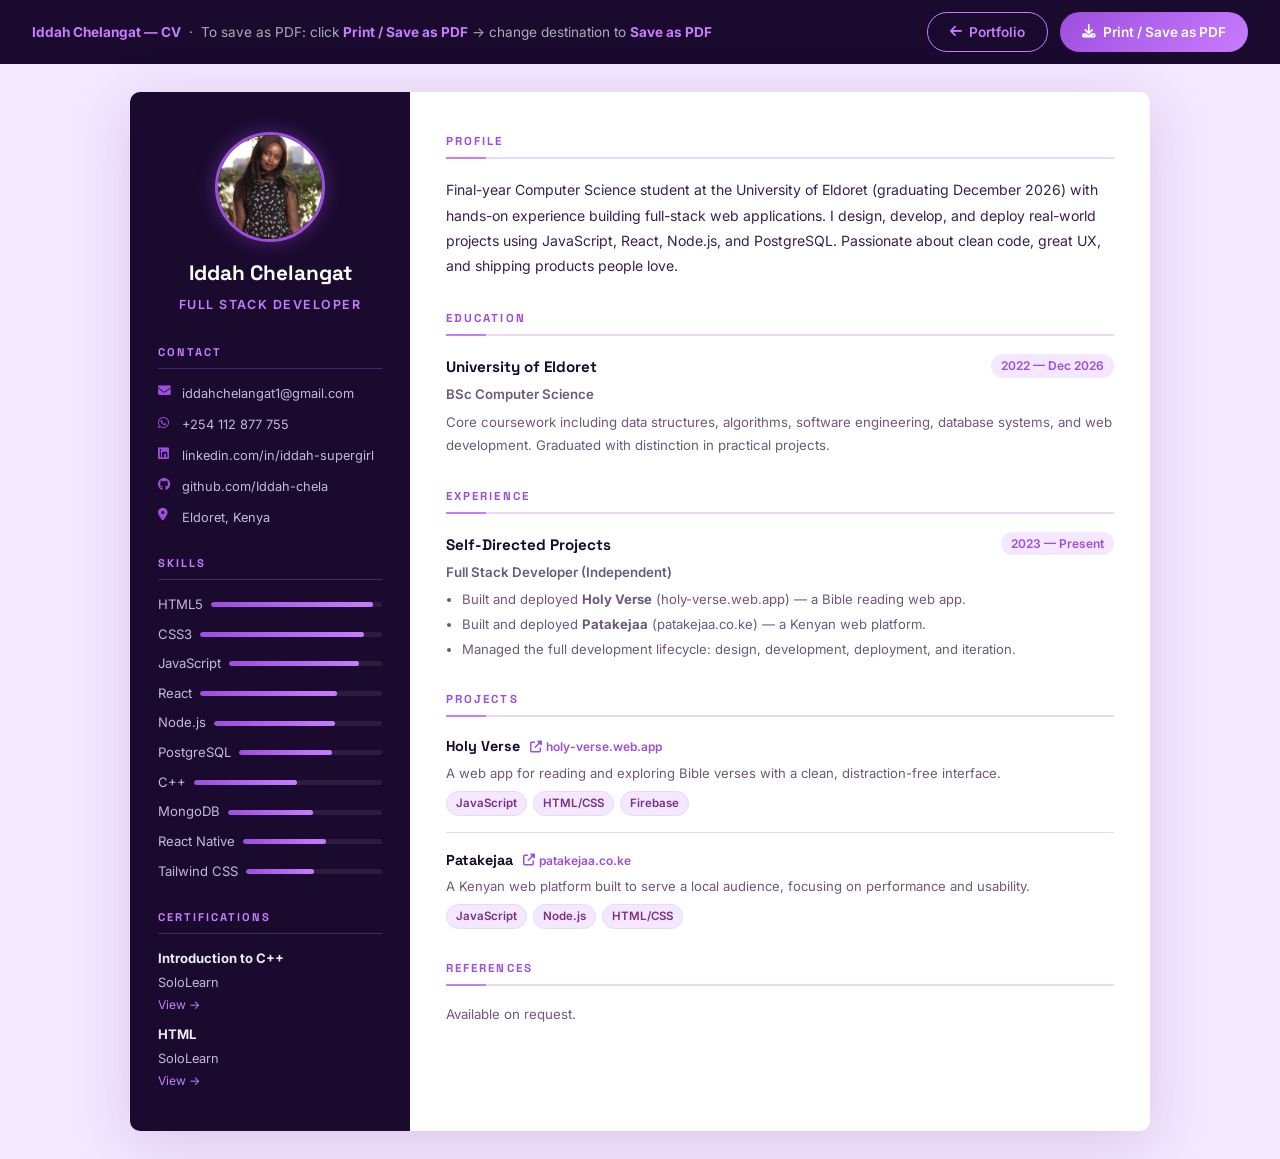
==== cv.html @ 161e432e "portfolio and cv" ====
<!DOCTYPE html>
<html lang="en">
<head>
  <meta charset="UTF-8" />
  <meta name="viewport" content="width=device-width, initial-scale=1.0" />
  <title>CV — Iddah Chelangat</title>
  <link rel="preconnect" href="https://fonts.googleapis.com" />
  <link rel="preconnect" href="https://fonts.gstatic.com" crossorigin />
  <link href="https://fonts.googleapis.com/css2?family=Space+Grotesk:wght@400;500;600;700&family=Inter:wght@300;400;500;600&display=swap" rel="stylesheet" />
  <link rel="stylesheet" href="https://cdnjs.cloudflare.com/ajax/libs/font-awesome/6.5.0/css/all.min.css" />

  <style>
    /* ======= VARIABLES ======= */
    :root {
      --purple:      #7b2d8b;
      --purple-mid:  #9d4edd;
      --purple-light:#c77dff;
      --pink:        #f72585;
      --bg:          #ffffff;
      --sidebar-bg:  #1a0a2e;
      --text:        #1a0a2e;
      --text-muted:  #6b5a7a;
      --border:      #e8daf5;
      --accent-line: #c77dff;
    }

    /* ======= RESET ======= */
    *, *::before, *::after { margin: 0; padding: 0; box-sizing: border-box; }
    body {
      font-family: 'Inter', sans-serif;
      background: #f3e8ff;
      color: var(--text);
      line-height: 1.65;
      font-size: 14px;
    }
    a { text-decoration: none; color: inherit; }

    /* ======= NO-PRINT CONTROLS ======= */
    .print-bar {
      background: var(--sidebar-bg);
      color: #fff;
      padding: 12px 32px;
      display: flex;
      align-items: center;
      justify-content: space-between;
      gap: 16px;
      flex-wrap: wrap;
    }
    .print-bar p {
      font-size: 0.85rem;
      color: rgba(255,255,255,0.65);
    }
    .print-bar strong { color: #c77dff; }
    .print-bar-actions { display: flex; gap: 12px; }
    .btn-print {
      padding: 8px 22px;
      background: linear-gradient(135deg, #9d4edd, #c77dff);
      color: #fff;
      border: none;
      border-radius: 100px;
      font-family: 'Inter', sans-serif;
      font-size: 0.85rem;
      font-weight: 600;
      cursor: pointer;
      transition: opacity 0.2s;
      display: flex; align-items: center; gap: 7px;
    }
    .btn-print:hover { opacity: 0.85; }
    .btn-back {
      padding: 8px 22px;
      background: transparent;
      color: #c77dff;
      border: 1.5px solid #c77dff;
      border-radius: 100px;
      font-family: 'Inter', sans-serif;
      font-size: 0.85rem;
      font-weight: 600;
      cursor: pointer;
      transition: all 0.2s;
      display: flex; align-items: center; gap: 7px;
    }
    .btn-back:hover { background: rgba(199,125,255,0.1); }

    /* ======= CV WRAPPER ======= */
    .cv-page {
      max-width: 1020px;
      margin: 28px auto;
      background: var(--bg);
      box-shadow: 0 12px 60px rgba(123,45,139,0.18);
      border-radius: 10px;
      overflow: hidden;
      display: grid;
      grid-template-columns: 280px 1fr;
    }

    /* ======= SIDEBAR ======= */
    .cv-sidebar {
      background: var(--sidebar-bg);
      color: #f0e8ff;
      padding: 40px 28px;
    }

    .cv-photo-wrap {
      display: flex;
      flex-direction: column;
      align-items: center;
      margin-bottom: 28px;
    }
    .cv-photo {
      width: 110px; height: 110px;
      border-radius: 50%;
      object-fit: cover;
      border: 3px solid #9d4edd;
      box-shadow: 0 0 20px rgba(157,78,221,0.4);
      margin-bottom: 14px;
    }
    .cv-photo-placeholder {
      width: 110px; height: 110px;
      border-radius: 50%;
      background: linear-gradient(135deg, #4a1080, #9d4edd);
      display: flex; align-items: center; justify-content: center;
      font-family: 'Space Grotesk', sans-serif;
      font-size: 2.4rem;
      font-weight: 700;
      color: #fff;
      border: 3px solid #9d4edd;
      margin-bottom: 14px;
    }
    .cv-name {
      font-family: 'Space Grotesk', sans-serif;
      font-size: 1.3rem;
      font-weight: 700;
      text-align: center;
      color: #fff;
      margin-bottom: 4px;
    }
    .cv-title {
      font-size: 0.78rem;
      font-weight: 600;
      letter-spacing: 0.12em;
      text-transform: uppercase;
      color: #c77dff;
      text-align: center;
    }

    .cv-section-title {
      font-family: 'Space Grotesk', sans-serif;
      font-size: 0.7rem;
      font-weight: 700;
      letter-spacing: 0.18em;
      text-transform: uppercase;
      color: #c77dff;
      border-bottom: 1px solid rgba(199,125,255,0.25);
      padding-bottom: 6px;
      margin-bottom: 14px;
      margin-top: 26px;
    }
    .cv-section-title:first-of-type { margin-top: 0; }

    /* Contact list */
    .cv-contact-list { list-style: none; display: flex; flex-direction: column; gap: 10px; }
    .cv-contact-list li { display: flex; align-items: flex-start; gap: 10px; font-size: 0.8rem; color: #c8b4e3; }
    .cv-contact-list li i {
      color: #9d4edd;
      width: 14px;
      flex-shrink: 0;
      margin-top: 2px;
    }
    .cv-contact-list a { color: #c8b4e3; word-break: break-all; }
    .cv-contact-list a:hover { color: #c77dff; }

    /* Skills list */
    .cv-skills-list { list-style: none; display: flex; flex-direction: column; gap: 8px; }
    .cv-skills-list li {
      font-size: 0.82rem;
      color: #c8b4e3;
      display: flex;
      align-items: center;
      justify-content: space-between;
      gap: 8px;
    }
    .skill-bar-outer {
      flex: 1;
      height: 5px;
      background: rgba(255,255,255,0.08);
      border-radius: 3px;
      overflow: hidden;
      min-width: 60px;
    }
    .skill-bar-inner {
      height: 100%;
      background: linear-gradient(90deg, #9d4edd, #c77dff);
      border-radius: 3px;
    }

    /* Certs on sidebar */
    .cv-certs-list { list-style: none; display: flex; flex-direction: column; gap: 10px; }
    .cv-certs-list li { font-size: 0.8rem; color: #c8b4e3; display: flex; flex-direction: column; gap: 2px; }
    .cv-certs-list li strong { color: #f0e8ff; font-size: 0.82rem; }
    .cv-certs-list li a { color: #c77dff; font-size: 0.75rem; }

    /* ======= MAIN CONTENT ======= */
    .cv-main {
      padding: 40px 36px;
    }

    .cv-main-section { margin-bottom: 30px; }
    .cv-main-section:last-child { margin-bottom: 0; }

    .cv-main-title {
      font-family: 'Space Grotesk', sans-serif;
      font-size: 0.72rem;
      font-weight: 700;
      letter-spacing: 0.18em;
      text-transform: uppercase;
      color: var(--purple-mid);
      border-bottom: 2px solid var(--border);
      padding-bottom: 6px;
      margin-bottom: 18px;
      position: relative;
    }
    .cv-main-title::after {
      content: '';
      position: absolute;
      bottom: -2px; left: 0;
      width: 40px; height: 2px;
      background: var(--accent-line);
    }

    /* Summary */
    .cv-summary { font-size: 0.88rem; color: #3a2050; line-height: 1.8; }

    /* Experience / Education items */
    .cv-entry { margin-bottom: 20px; }
    .cv-entry:last-child { margin-bottom: 0; }

    .cv-entry-header {
      display: flex;
      justify-content: space-between;
      align-items: flex-start;
      gap: 12px;
      margin-bottom: 4px;
      flex-wrap: wrap;
    }
    .cv-entry-title {
      font-family: 'Space Grotesk', sans-serif;
      font-size: 0.95rem;
      font-weight: 700;
      color: var(--text);
    }
    .cv-entry-date {
      font-size: 0.75rem;
      font-weight: 600;
      color: var(--purple-mid);
      white-space: nowrap;
      background: #f3e8ff;
      padding: 2px 10px;
      border-radius: 100px;
    }
    .cv-entry-sub {
      font-size: 0.82rem;
      font-weight: 600;
      color: var(--purple);
      margin-bottom: 6px;
    }
    .cv-entry p {
      font-size: 0.83rem;
      color: var(--text-muted);
      line-height: 1.7;
    }
    .cv-entry ul {
      margin-top: 6px;
      padding-left: 16px;
    }
    .cv-entry ul li {
      font-size: 0.82rem;
      color: var(--text-muted);
      margin-bottom: 3px;
    }

    /* Projects */
    .cv-project { margin-bottom: 16px; padding-bottom: 16px; border-bottom: 1px solid var(--border); }
    .cv-project:last-child { border-bottom: none; padding-bottom: 0; margin-bottom: 0; }
    .cv-project-header {
      display: flex; align-items: center; gap: 10px; margin-bottom: 4px; flex-wrap: wrap;
    }
    .cv-project-header h3 {
      font-family: 'Space Grotesk', sans-serif;
      font-size: 0.9rem;
      font-weight: 700;
      color: var(--text);
    }
    .cv-project-link {
      font-size: 0.75rem;
      color: var(--purple-mid);
      font-weight: 600;
      display: flex; align-items: center; gap: 4px;
    }
    .cv-project p {
      font-size: 0.82rem;
      color: var(--text-muted);
      margin-bottom: 6px;
    }
    .cv-tags { display: flex; flex-wrap: wrap; gap: 6px; }
    .cv-tag {
      font-size: 0.72rem;
      font-weight: 600;
      color: var(--purple);
      background: #f3e8ff;
      border: 1px solid var(--border);
      padding: 2px 9px;
      border-radius: 100px;
    }

    /* ======= PRINT STYLES ======= */
    @media print {
      @page { size: A4 portrait; margin: 0; }

      html, body {
        width: 210mm;
        height: 297mm;
        margin: 0;
        padding: 0;
        background: #fff;
        overflow: hidden;
      }

      .print-bar { display: none !important; }

      .cv-page {
        width: 210mm;
        min-height: 297mm;
        height: 297mm;
        margin: 0;
        max-width: none;
        border-radius: 0;
        box-shadow: none;
        overflow: hidden;
      }

      .cv-sidebar {
        padding: 28px 20px;
      }

      .cv-main {
        padding: 28px 24px;
      }

      .cv-main-section {
        margin-bottom: 18px;
      }

      .cv-photo {
        width: 96px;
        height: 96px;
      }

      .cv-section-title {
        margin-top: 16px;
      }

      .cv-contact-list,
      .cv-skills-list,
      .cv-certs-list {
        gap: 6px;
      }

      .cv-summary,
      .cv-entry p,
      .cv-entry ul li,
      .cv-project p {
        font-size: 0.78rem;
        line-height: 1.5;
      }

      .cv-entry {
        margin-bottom: 12px;
      }

      .cv-project {
        margin-bottom: 10px;
        padding-bottom: 10px;
      }
    }

    /* ======= RESPONSIVE ======= */
    @media (max-width: 640px) {
      .cv-page { grid-template-columns: 1fr; }
      .cv-sidebar { padding: 32px 24px; }
    }
  </style>
</head>
<body>

  <!-- Print bar (hidden when printing) -->
  <div class="print-bar">
    <p>
      <strong>Iddah Chelangat — CV</strong> &nbsp;·&nbsp;
      To save as PDF: click <strong>Print / Save as PDF</strong> → change destination to <strong>Save as PDF</strong>
    </p>
    <div class="print-bar-actions">
      <a href="index.html" class="btn-back"><i class="fas fa-arrow-left"></i> Portfolio</a>
      <button class="btn-print" onclick="window.print()">
        <i class="fas fa-download"></i> Print / Save as PDF
      </button>
    </div>
  </div>

  <!-- CV Page -->
  <div class="cv-page">

    <!-- ===== SIDEBAR ===== -->
    <aside class="cv-sidebar">

      <!-- Photo + Name -->
      <div class="cv-photo-wrap">
        <!-- PLACEHOLDER: Make sure assets/photo.jpg exists -->
        <img src="assets/photo.png" alt="Iddah Chelangat" class="cv-photo"
             onerror="this.style.display='none'; document.querySelector('.cv-photo-placeholder').style.display='flex'" />
        <div class="cv-photo-placeholder" style="display:none;">IC</div>
        <p class="cv-name">Iddah Chelangat</p>
        <p class="cv-title">Full Stack Developer</p>
      </div>

      <!-- Contact -->
      <p class="cv-section-title">Contact</p>
      <ul class="cv-contact-list">
        <li>
          <i class="fas fa-envelope"></i>
          <a href="mailto:iddahchelangat1@gmail.com">iddahchelangat1@gmail.com</a>
        </li>
        <li>
          <i class="fab fa-whatsapp"></i>
          <a href="https://wa.me/254112877755">+254 112 877 755</a>
        </li>
        <li>
          <i class="fab fa-linkedin"></i>
          <a href="https://linkedin.com/in/iddah-supergirl-662a89255" target="_blank" rel="noopener">
            linkedin.com/in/iddah-supergirl
          </a>
        </li>
        <li>
          <i class="fab fa-github"></i>
          <a href="https://github.com/Iddah-chela" target="_blank" rel="noopener">
            github.com/Iddah-chela
          </a>
        </li>
        <li>
          <i class="fas fa-map-marker-alt"></i>
          <span>Eldoret, Kenya</span>
        </li>
      </ul>

      <!-- Skills -->
      <p class="cv-section-title">Skills</p>
      <ul class="cv-skills-list">
        <li>HTML5 <div class="skill-bar-outer"><div class="skill-bar-inner" style="width:95%"></div></div></li>
        <li>CSS3 <div class="skill-bar-outer"><div class="skill-bar-inner" style="width:90%"></div></div></li>
        <li>JavaScript <div class="skill-bar-outer"><div class="skill-bar-inner" style="width:85%"></div></div></li>
        <li>React <div class="skill-bar-outer"><div class="skill-bar-inner" style="width:75%"></div></div></li>
        <li>Node.js <div class="skill-bar-outer"><div class="skill-bar-inner" style="width:72%"></div></div></li>
        <li>PostgreSQL <div class="skill-bar-outer"><div class="skill-bar-inner" style="width:65%"></div></div></li>
        <li>C++ <div class="skill-bar-outer"><div class="skill-bar-inner" style="width:55%"></div></div></li>
        <li>MongoDB <div class="skill-bar-outer"><div class="skill-bar-inner" style="width:55%"></div></div></li>
        <li>React Native <div class="skill-bar-outer"><div class="skill-bar-inner" style="width:60%"></div></div></li>
        <li>Tailwind CSS <div class="skill-bar-outer"><div class="skill-bar-inner" style="width:50%"></div></div></li>
        <!-- PLACEHOLDER: Adjust skill percentages to be accurate to your level -->
      </ul>

      <!-- Certifications -->
      <p class="cv-section-title">Certifications</p>
      <ul class="cv-certs-list">
        <li>
          <strong>Introduction to C++</strong>
          SoloLearn
          <!-- PLACEHOLDER: Replace # with your real certificate link -->
          <a href="https://api2.sololearn.com/v2/certificates/CT-RPSUYZDH/image/png?t=639088401155566960" target="_blank" rel="noopener">View →</a>
        </li>
        <li>
          <strong>HTML</strong>
          SoloLearn
          <!-- PLACEHOLDER: Replace # with your real certificate link -->
          <a href="https://api2.sololearn.com/v2/certificates/CC-HUHIJHKA/image/png?t=639088401404625700" target="_blank" rel="noopener">View →</a>
        </li>
        
        <!-- PLACEHOLDER: Add more certificates here -->
      </ul>

    </aside>

    <!-- ===== MAIN ===== -->
    <main class="cv-main">

      <!-- Professional Summary -->
      <div class="cv-main-section">
        <p class="cv-main-title">Profile</p>
        <p class="cv-summary">
          Final-year Computer Science student at the University of Eldoret (graduating December 2026)
          with hands-on experience building full-stack web applications. I design, develop, and deploy
          real-world projects using JavaScript, React, Node.js, and PostgreSQL. Passionate about clean
          code, great UX, and shipping products people love.
          <!-- PLACEHOLDER: Personalise or expand this summary to better reflect your story -->
        </p>
      </div>

      <!-- Education -->
      <div class="cv-main-section">
        <p class="cv-main-title">Education</p>

        <div class="cv-entry">
          <div class="cv-entry-header">
            <span class="cv-entry-title">University of Eldoret</span>
            <!-- PLACEHOLDER: Confirm exact start year -->
            <span class="cv-entry-date">2022 — Dec 2026</span>
          </div>
          <p class="cv-entry-sub">
            BSc Computer Science
            <!-- PLACEHOLDER: Confirm your exact degree title -->
          </p>
          <p>
            Core coursework including data structures, algorithms, software engineering,
            database systems, and web development. Graduated with distinction in practical projects.
            <!-- PLACEHOLDER: Adjust this line to reflect your actual standing / highlights -->
          </p>
        </div>

        <!-- PLACEHOLDER: Add secondary school below if you'd like
        <div class="cv-entry">
          <div class="cv-entry-header">
            <span class="cv-entry-title">School Name</span>
            <span class="cv-entry-date">Year — Year</span>
          </div>
          <p class="cv-entry-sub">KCSE · Grade: — PLACEHOLDER</p>
        </div>
        -->
      </div>

      <!-- Experience -->
      <div class="cv-main-section">
        <p class="cv-main-title">Experience</p>

        <div class="cv-entry">
          <div class="cv-entry-header">
            <span class="cv-entry-title">Self-Directed Projects</span>
            <span class="cv-entry-date">2023 — Present</span>
          </div>
          <p class="cv-entry-sub">Full Stack Developer (Independent)</p>
          <ul>
            <li>Built and deployed <strong>Holy Verse</strong> (holy-verse.web.app) — a Bible reading web app.</li>
            <li>Built and deployed <strong>Patakejaa</strong> (patakejaa.co.ke) — a Kenyan web platform.</li>
            <li>Managed the full development lifecycle: design, development, deployment, and iteration.</li>
          </ul>
        </div>

        <!-- PLACEHOLDER: Add internships, attachments, or freelance gigs below
        <div class="cv-entry">
          <div class="cv-entry-header">
            <span class="cv-entry-title">Company Name</span>
            <span class="cv-entry-date">Month Year — Month Year</span>
          </div>
          <p class="cv-entry-sub">Role Title</p>
          <ul>
            <li>PLACEHOLDER: What you did and what you achieved.</li>
            <li>PLACEHOLDER: Impact or outcome.</li>
          </ul>
        </div>
        -->
      </div>

      <!-- Projects -->
      <div class="cv-main-section">
        <p class="cv-main-title">Projects</p>

        <div class="cv-project">
          <div class="cv-project-header">
            <h3>Holy Verse</h3>
            <a href="https://holy-verse.web.app" target="_blank" rel="noopener" class="cv-project-link">
              <i class="fas fa-external-link-alt"></i> holy-verse.web.app
            </a>
          </div>
          <p>
            <!-- PLACEHOLDER: Write 1-2 sentences describing Holy Verse -->
            A web app for reading and exploring Bible verses with a clean, distraction-free interface.
          </p>
          <div class="cv-tags">
            <!-- PLACEHOLDER: Update with real stack -->
            <span class="cv-tag">JavaScript</span>
            <span class="cv-tag">HTML/CSS</span>
            <span class="cv-tag">Firebase</span>
          </div>
        </div>

        <div class="cv-project">
          <div class="cv-project-header">
            <h3>Patakejaa</h3>
            <a href="https://patakejaa.co.ke" target="_blank" rel="noopener" class="cv-project-link">
              <i class="fas fa-external-link-alt"></i> patakejaa.co.ke
            </a>
          </div>
          <p>
            <!-- PLACEHOLDER: Write 1-2 sentences describing Patakejaa -->
            A Kenyan web platform built to serve a local audience, focusing on performance and usability.
          </p>
          <div class="cv-tags">
            <!-- PLACEHOLDER: Update with real stack -->
            <span class="cv-tag">JavaScript</span>
            <span class="cv-tag">Node.js</span>
            <span class="cv-tag">HTML/CSS</span>
          </div>
        </div>

      </div>

      <!-- References (optional) -->
      <div class="cv-main-section">
        <p class="cv-main-title">References</p>
        <p style="font-size:0.83rem; color:#6b5a7a;">
          <!-- PLACEHOLDER: Add 1-2 academic or professional references here, or remove this section -->
          Available on request.
        </p>
      </div>

    </main>

  </div><!-- end .cv-page -->

</body>
</html>
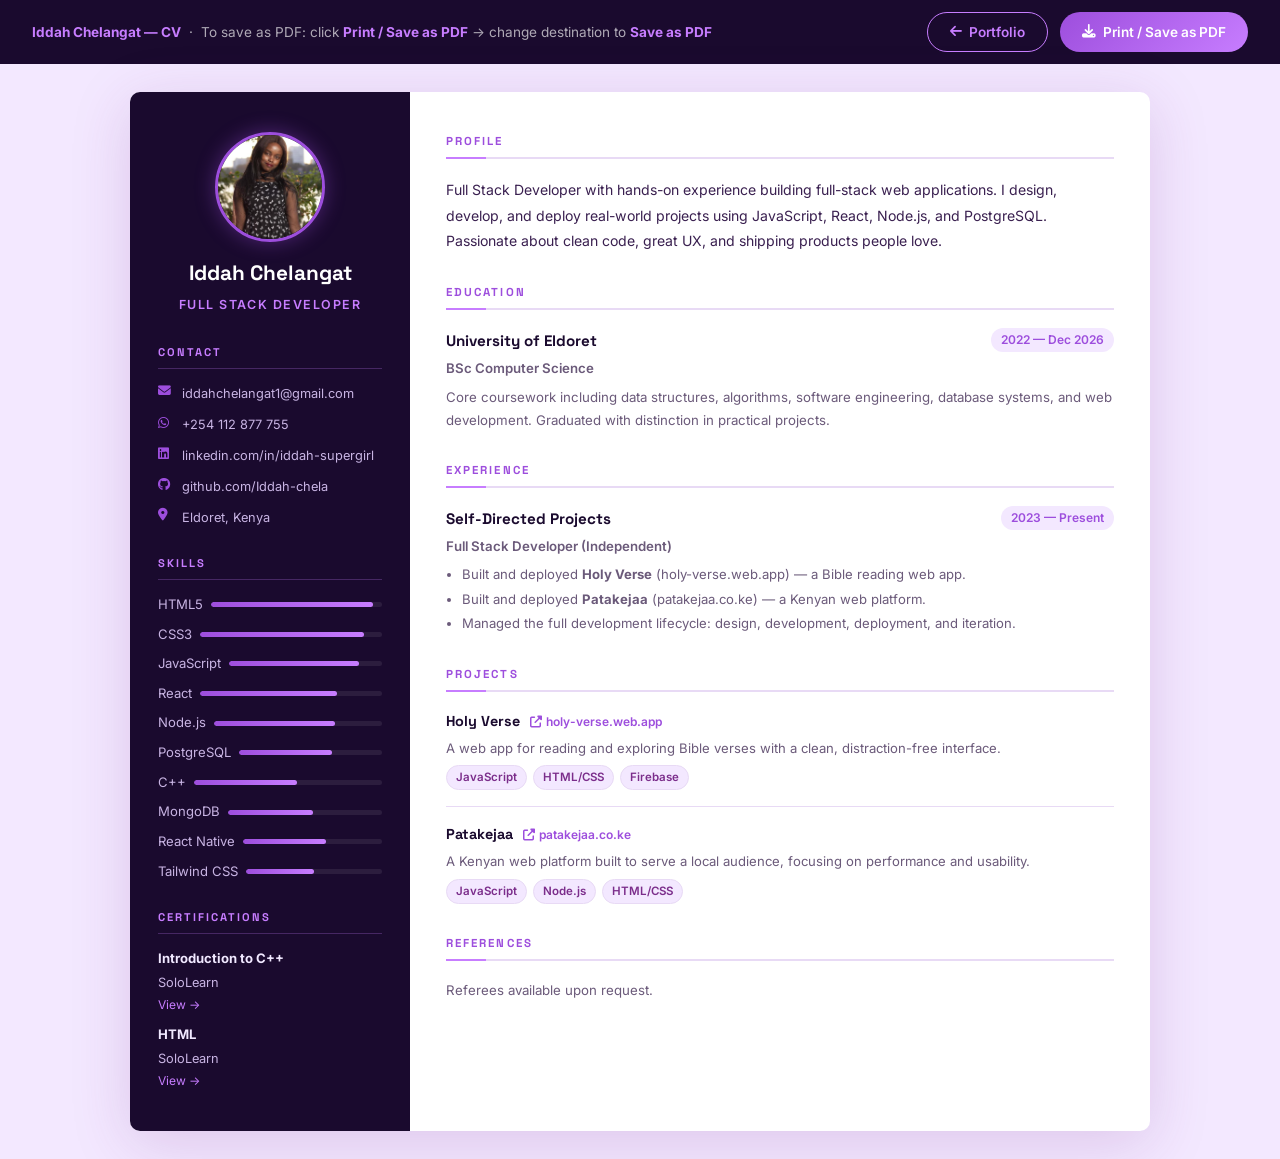
==== commit 6306e6b2: "after school" ====
--- a/cv.html
+++ b/cv.html
@@ -323,6 +323,7 @@
         padding: 0;
         background: #fff;
         overflow: hidden;
+        counter-reset: page 1;
       }
 
       .print-bar { display: none !important; }
@@ -336,6 +337,7 @@
         border-radius: 0;
         box-shadow: none;
         overflow: hidden;
+        position: relative;
       }
 
       .cv-sidebar {
@@ -381,6 +383,9 @@
         margin-bottom: 10px;
         padding-bottom: 10px;
       }
+      /* Print footer with automatic page numbers (appears on each PDF page) */
+      /* Hide page footer when printing (user prefers no page numbers) */
+      .cv-page .page-footer { display: none !important; }
     }
 
     /* ======= RESPONSIVE ======= */
@@ -495,11 +500,9 @@
       <div class="cv-main-section">
         <p class="cv-main-title">Profile</p>
         <p class="cv-summary">
-          Final-year Computer Science student at the University of Eldoret (graduating December 2026)
-          with hands-on experience building full-stack web applications. I design, develop, and deploy
-          real-world projects using JavaScript, React, Node.js, and PostgreSQL. Passionate about clean
-          code, great UX, and shipping products people love.
-          <!-- PLACEHOLDER: Personalise or expand this summary to better reflect your story -->
+          Full Stack Developer with hands-on experience building full-stack web applications. I design,
+          develop, and deploy real-world projects using JavaScript, React, Node.js, and PostgreSQL.
+          Passionate about clean code, great UX, and shipping products people love.
         </p>
       </div>
 
@@ -611,18 +614,18 @@
 
       </div>
 
-      <!-- References (optional) -->
+      <!-- References -->
       <div class="cv-main-section">
         <p class="cv-main-title">References</p>
-        <p style="font-size:0.83rem; color:#6b5a7a;">
-          <!-- PLACEHOLDER: Add 1-2 academic or professional references here, or remove this section -->
-          Available on request.
-        </p>
+        <div class="cv-entry" style="font-size:0.83rem; color:#6b5a7a;">
+          <p>Referees available upon request.</p>
+        </div>
       </div>
 
     </main>
 
   </div><!-- end .cv-page -->
+  <div class="page-footer" aria-hidden="true"></div>
 
 </body>
 </html>
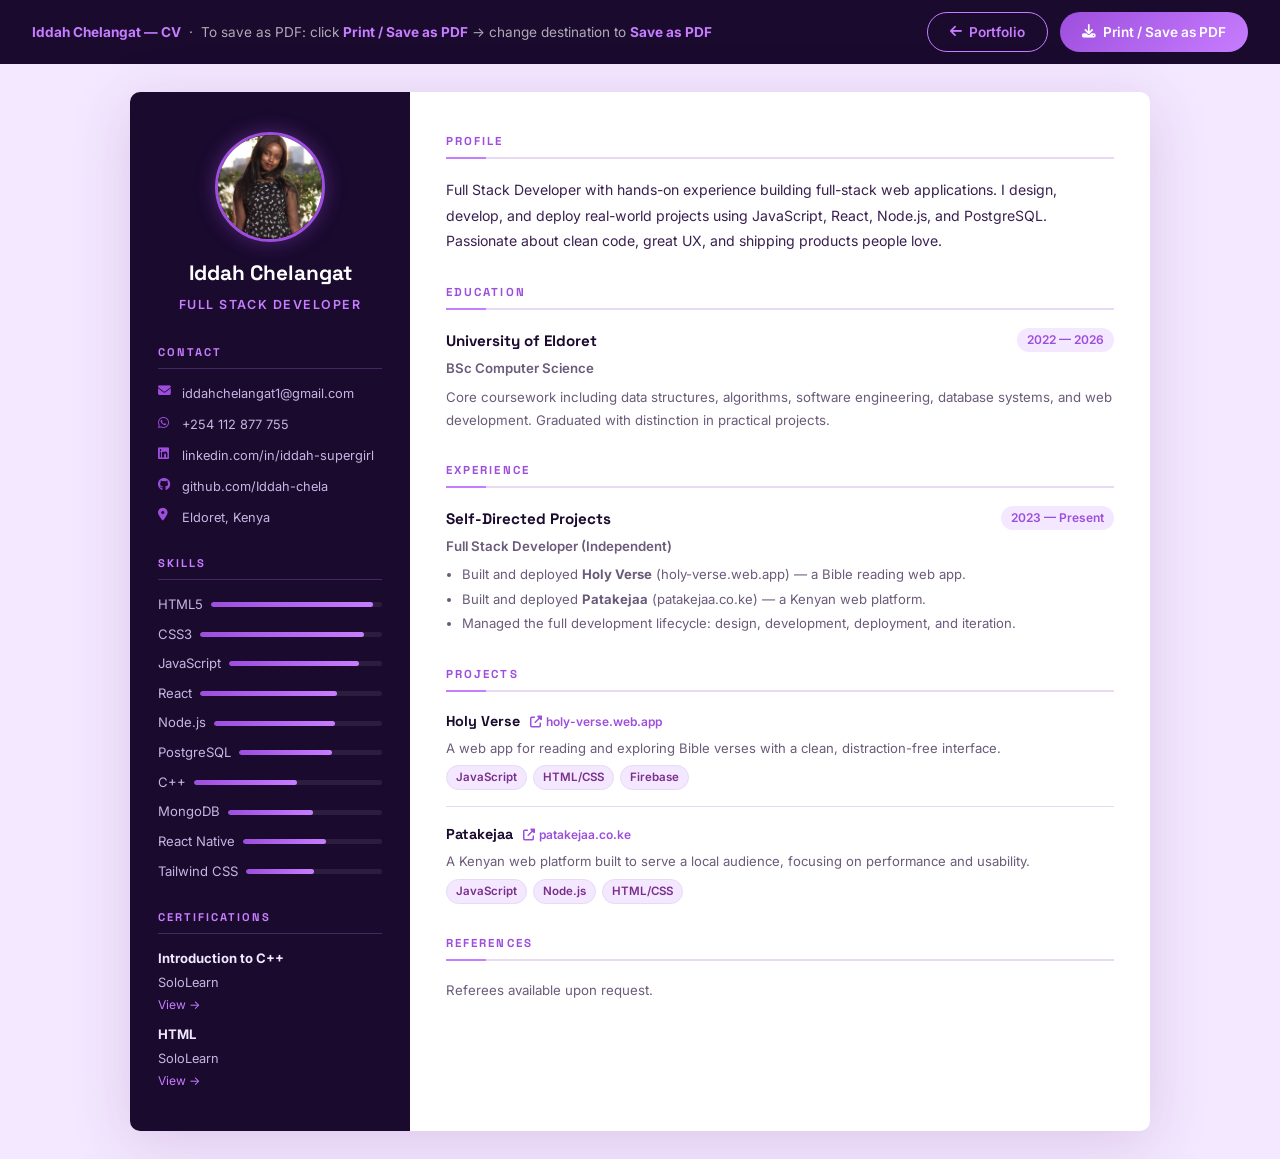
==== commit 6b4a106e: "graduate?" ====
--- a/cv.html
+++ b/cv.html
@@ -514,7 +514,7 @@
           <div class="cv-entry-header">
             <span class="cv-entry-title">University of Eldoret</span>
             <!-- PLACEHOLDER: Confirm exact start year -->
-            <span class="cv-entry-date">2022 — Dec 2026</span>
+            <span class="cv-entry-date">2022 — 2026</span>
           </div>
           <p class="cv-entry-sub">
             BSc Computer Science
